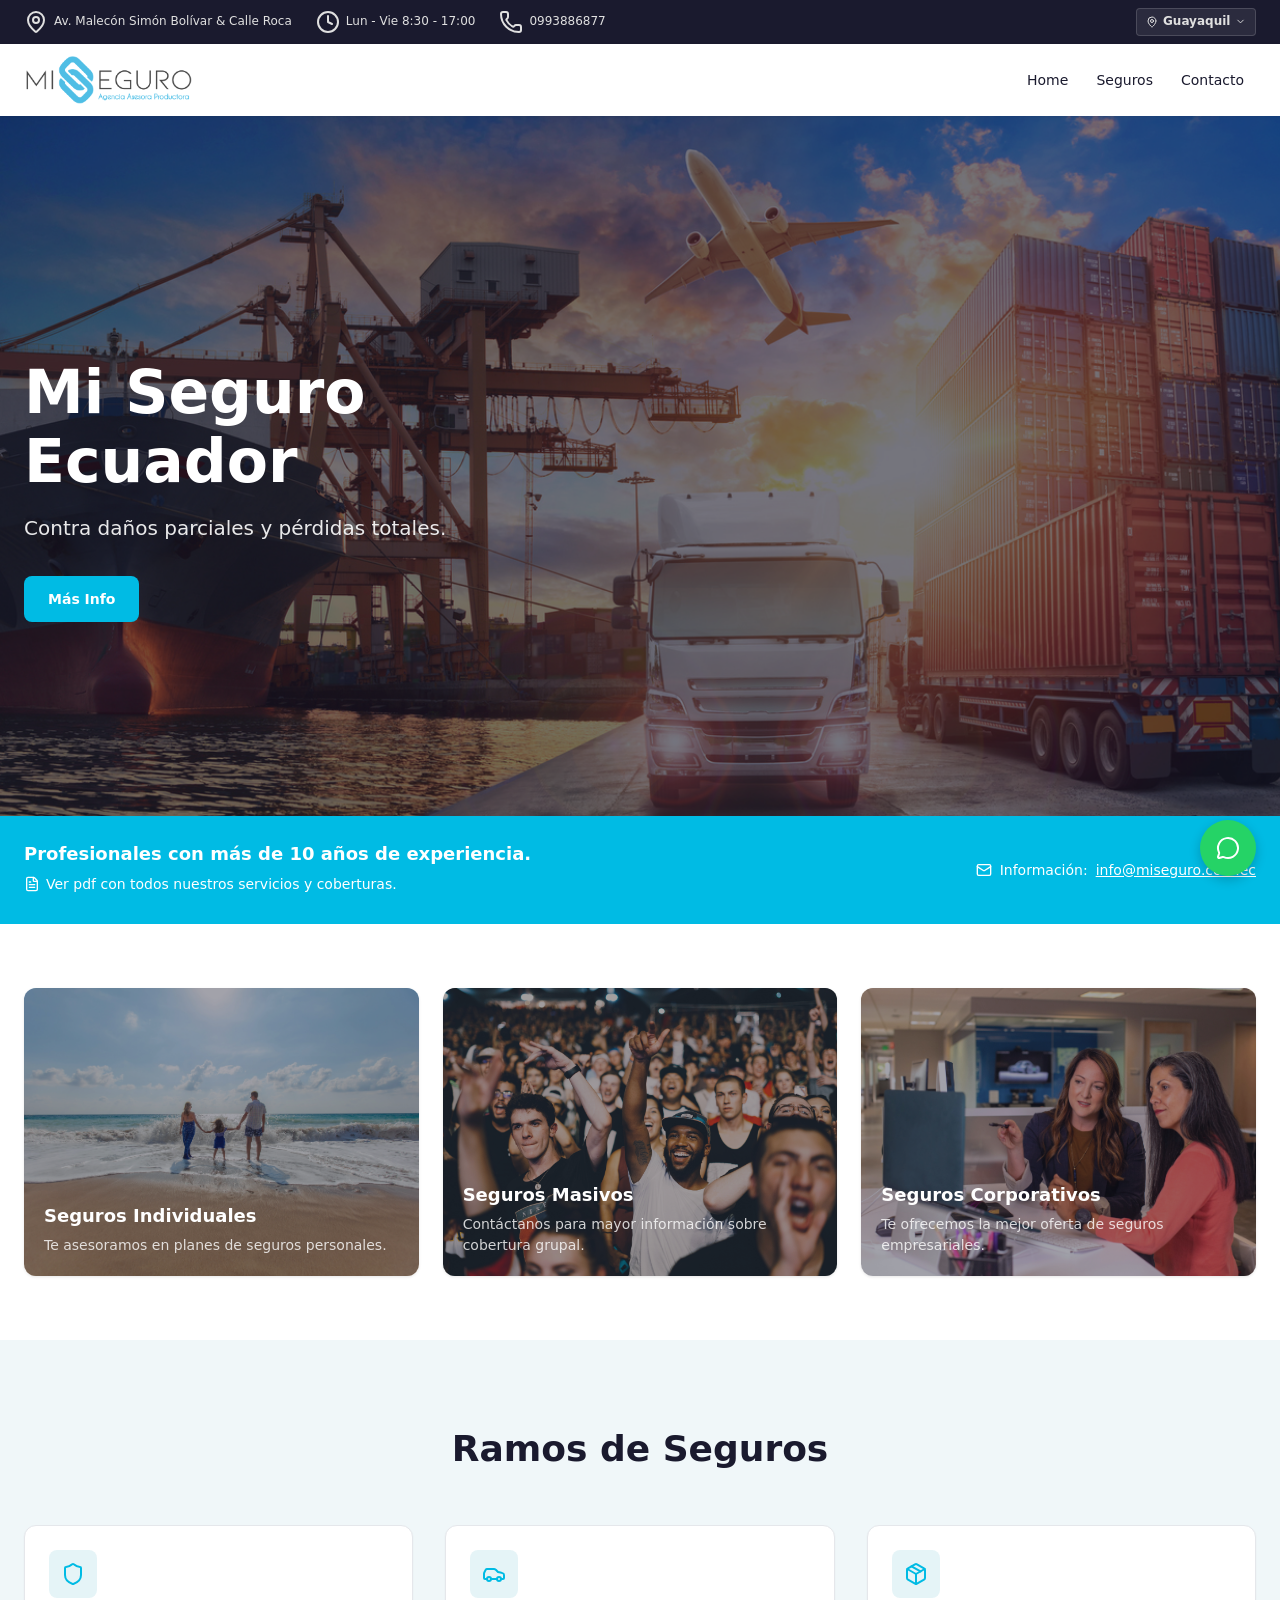
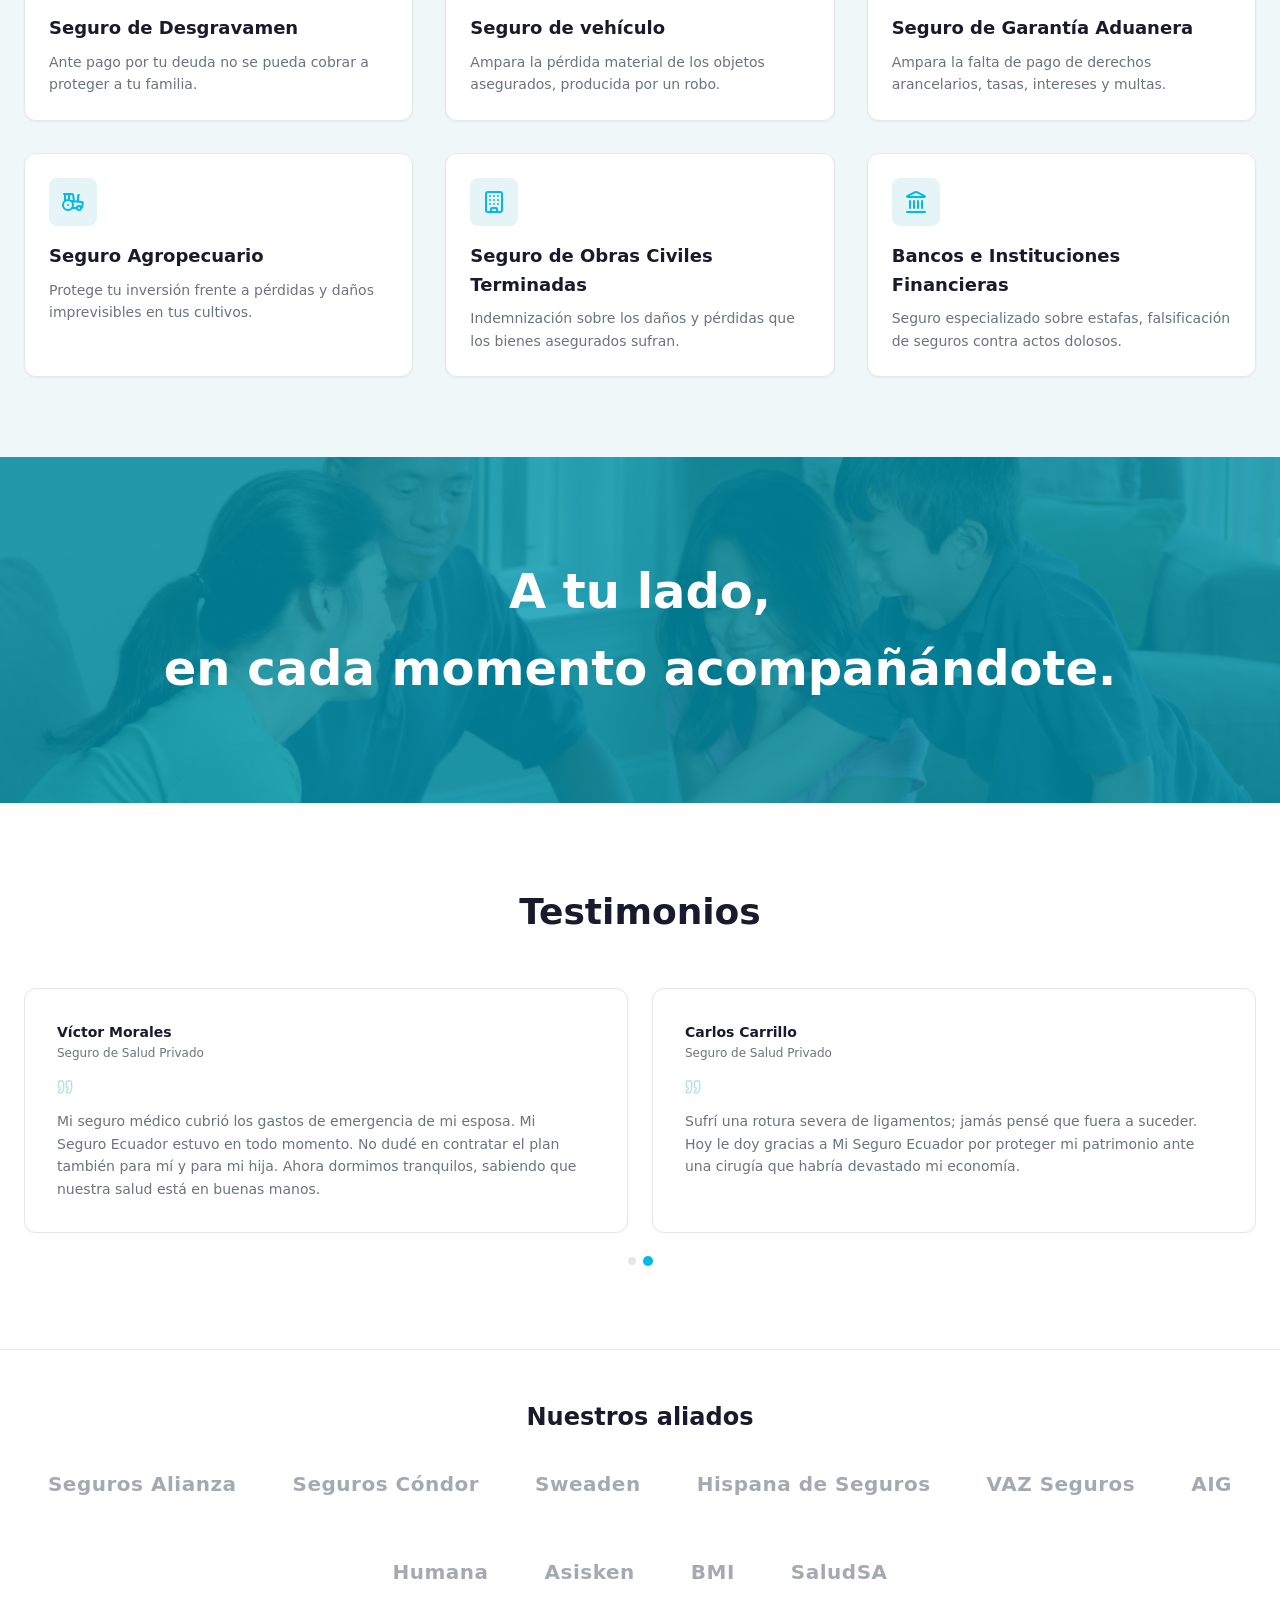
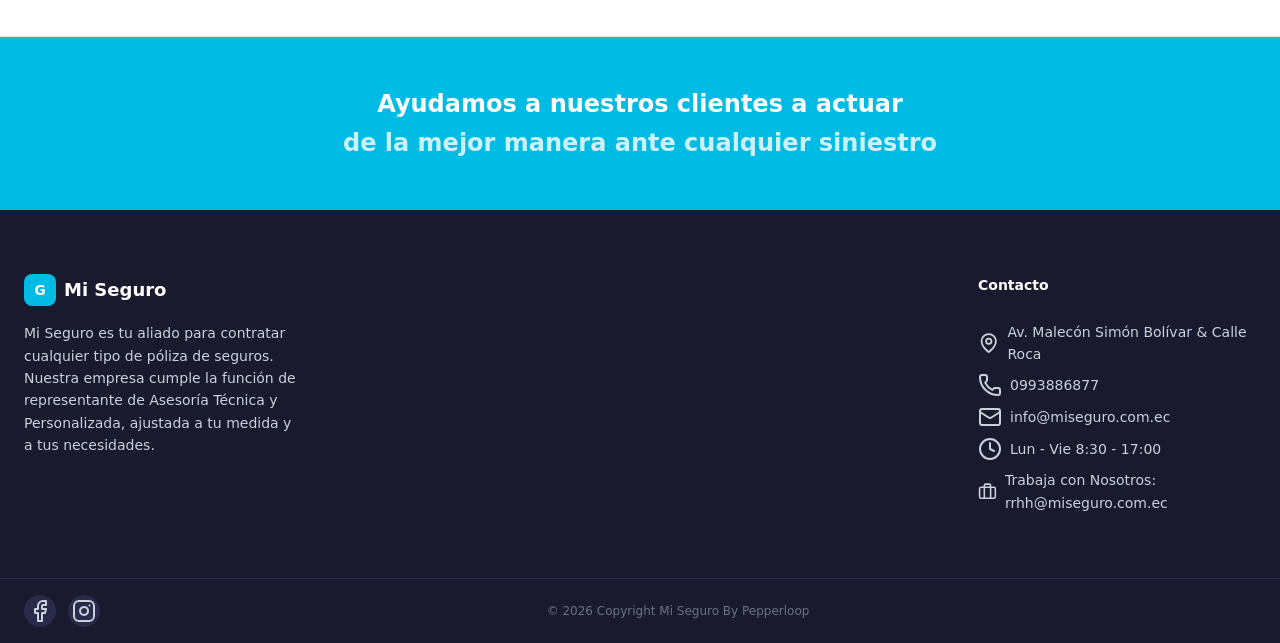
==== index.html @ 958841e9 "Add html" ====
<!DOCTYPE html>
<!-- saved from url=(0030)http://127.0.0.1:8000/#seguros -->
<html lang="es" style="--header-height: 116px;"><head><meta http-equiv="Content-Type" content="text/html; charset=UTF-8">
  <link rel="icon" type="image/png" href="http://127.0.0.1:8000/static/img/favicon.png">
  
  <meta name="viewport" content="width=device-width, initial-scale=1.0">
  <meta name="theme-color" content="#0097B2">
  <meta name="description" content="Asesores de seguros en Ecuador. Seguros individuales, corporativos y masivos.">
  <title>Inicio | Mi Seguro
EC</title>

  <!-- Google Fonts -->
  <link rel="preconnect" href="https://fonts.googleapis.com/">
  <link rel="preconnect" href="https://fonts.gstatic.com/" crossorigin="">
  <link href="./index_files/css2" rel="stylesheet">

  <!-- Lucide Icons CDN -->
  <script src="./index_files/lucide@latest"></script>

  <link rel="stylesheet" href="./index_files/style.css">

  
</head>
<body>

  
<!-- ============================================
     NAVBAR (partials/navbar.html)
     ============================================ -->
<header class="site-header">

  <!-- Top Bar -->
  <div class="topbar">
    <div class="container">
      <div class="topbar-group">
        <!-- Address & hours (swappable) -->
        <span class="topbar-item" id="topbarAddress">
          <svg xmlns="http://www.w3.org/2000/svg" width="24" height="24" viewBox="0 0 24 24" fill="none" stroke="currentColor" stroke-width="2" stroke-linecap="round" stroke-linejoin="round" data-lucide="map-pin" aria-hidden="true" class="lucide lucide-map-pin"><path d="M20 10c0 4.993-5.539 10.193-7.399 11.799a1 1 0 0 1-1.202 0C9.539 20.193 4 14.993 4 10a8 8 0 0 1 16 0"></path><circle cx="12" cy="10" r="3"></circle></svg>
          <span>Av. Malecón Simón Bolívar &amp; Calle Roca</span>
        </span>
        <span class="topbar-item" id="topbarHours">
          <svg xmlns="http://www.w3.org/2000/svg" width="24" height="24" viewBox="0 0 24 24" fill="none" stroke="currentColor" stroke-width="2" stroke-linecap="round" stroke-linejoin="round" data-lucide="clock" aria-hidden="true" class="lucide lucide-clock"><circle cx="12" cy="12" r="10"></circle><path d="M12 6v6l4 2"></path></svg>
          <span>Lun - Vie 8:30 - 17:00</span>
        </span>
        <span class="topbar-item" id="topbarPhone">
          <svg xmlns="http://www.w3.org/2000/svg" width="24" height="24" viewBox="0 0 24 24" fill="none" stroke="currentColor" stroke-width="2" stroke-linecap="round" stroke-linejoin="round" data-lucide="phone" aria-hidden="true" class="lucide lucide-phone"><path d="M13.832 16.568a1 1 0 0 0 1.213-.303l.355-.465A2 2 0 0 1 17 15h3a2 2 0 0 1 2 2v3a2 2 0 0 1-2 2A18 18 0 0 1 2 4a2 2 0 0 1 2-2h3a2 2 0 0 1 2 2v3a2 2 0 0 1-.8 1.6l-.468.351a1 1 0 0 0-.292 1.233 14 14 0 0 0 6.392 6.384"></path></svg>
          <a href="tel:0993886877"><span>0993886877</span></a>
        </span>
      </div>
      <div class="topbar-group">
        
        <!-- City selector dropdown -->
        <div class="topbar-city-dropdown" id="cityDropdown">
          <button class="topbar-city-btn" id="cityDropdownBtn" aria-haspopup="listbox" aria-expanded="false">
            <svg xmlns="http://www.w3.org/2000/svg" width="24" height="24" viewBox="0 0 24 24" fill="none" stroke="currentColor" stroke-width="2" stroke-linecap="round" stroke-linejoin="round" data-lucide="map-pin" aria-hidden="true" style="width:12px;height:12px" class="lucide lucide-map-pin"><path d="M20 10c0 4.993-5.539 10.193-7.399 11.799a1 1 0 0 1-1.202 0C9.539 20.193 4 14.993 4 10a8 8 0 0 1 16 0"></path><circle cx="12" cy="10" r="3"></circle></svg>
            <span id="cityDropdownLabel">Guayaquil</span>
            <svg xmlns="http://www.w3.org/2000/svg" width="24" height="24" viewBox="0 0 24 24" fill="none" stroke="currentColor" stroke-width="2" stroke-linecap="round" stroke-linejoin="round" data-lucide="chevron-down" aria-hidden="true" class="lucide lucide-chevron-down topbar-chevron" style="width:11px;height:11px"><path d="m6 9 6 6 6-6"></path></svg>
          </button>
          <ul class="topbar-city-menu" role="listbox" id="cityDropdownMenu">
            <li role="option" class="topbar-city-option active" data-city="guayaquil">Guayaquil</li>
            <li role="option" class="topbar-city-option" data-city="manabi">Manabí</li>
          </ul>
        </div>
      </div>
    </div>
  </div>

  <script>
    (function () {
      var cityData = {
        guayaquil: {
          address: 'Av. Malecón Simón Bolívar & Calle Roca',
          hours:   'Lun - Vie 8:30 - 17:00',
          phone:   '0993886877',
        },
        manabi: {
          address: 'Av. Marcos Aray & Principal',
          hours:   'Lun - Vie 8:30 - 17:00',
          phone:   '0993886877',
        },
      };

      var btn   = document.getElementById('cityDropdownBtn');
      var menu  = document.getElementById('cityDropdownMenu');
      var label = document.getElementById('cityDropdownLabel');

      function setCity(city) {
        var d = cityData[city];
        document.querySelector('#topbarAddress span').textContent = d.address;
        document.querySelector('#topbarHours span').textContent   = d.hours;
        document.querySelector('#topbarPhone span').textContent   = d.phone;
        label.textContent = city.charAt(0).toUpperCase() + city.slice(1);
        menu.querySelectorAll('.topbar-city-option').forEach(function (el) {
          el.classList.toggle('active', el.dataset.city === city);
        });
        closeMenu();
      }

      function openMenu()  { btn.setAttribute('aria-expanded', 'true');  menu.classList.add('open'); }
      function closeMenu() { btn.setAttribute('aria-expanded', 'false'); menu.classList.remove('open'); }

      btn.addEventListener('click', function (e) {
        e.stopPropagation();
        menu.classList.contains('open') ? closeMenu() : openMenu();
      });

      menu.querySelectorAll('.topbar-city-option').forEach(function (el) {
        el.addEventListener('click', function () { setCity(el.dataset.city); });
      });

      document.addEventListener('click', closeMenu);
      document.addEventListener('keydown', function (e) { if (e.key === 'Escape') closeMenu(); });
    })();
  </script>

  <!-- Main Navbar -->
  <nav class="navbar">
    <div class="container">

      <!-- Logo -->
      <a href="http://127.0.0.1:8000/" class="logo">
        <img src="./index_files/logo.png" alt="Mi Seguro">
      </a>

      <!-- Desktop Links -->
      <ul class="nav-links">
        <li><a href="http://127.0.0.1:8000/#home">Home</a></li>
        <li><a href="http://127.0.0.1:8000/#seguros">Seguros</a></li>
        <li><a href="http://127.0.0.1:8000/#contacto">Contacto</a></li>
      </ul>


      <!-- Mobile Toggle -->
      <button id="mobile-toggle" class="mobile-toggle" aria-label="Abrir menu">
        <svg xmlns="http://www.w3.org/2000/svg" width="24" height="24" viewBox="0 0 24 24" fill="none" stroke="currentColor" stroke-width="2" stroke-linecap="round" stroke-linejoin="round" data-lucide="menu" aria-hidden="true" id="menu-icon-open" style="width:24px;height:24px" class="lucide lucide-menu"><path d="M4 5h16"></path><path d="M4 12h16"></path><path d="M4 19h16"></path></svg>
        <svg xmlns="http://www.w3.org/2000/svg" width="24" height="24" viewBox="0 0 24 24" fill="none" stroke="currentColor" stroke-width="2" stroke-linecap="round" stroke-linejoin="round" data-lucide="x" aria-hidden="true" id="menu-icon-close" style="width:24px;height:24px;display:none" class="lucide lucide-x"><path d="M18 6 6 18"></path><path d="m6 6 12 12"></path></svg>
      </button>
    </div>

    <!-- Mobile Menu -->
    <div id="mobile-menu" class="mobile-menu">
      <ul>
        <li><a href="http://127.0.0.1:8000/#home">Home</a></li>
        <li><a href="http://127.0.0.1:8000/#seguros">Seguros</a></li>
        <li><a href="http://127.0.0.1:8000/#contacto">Contacto</a></li>
      </ul>
      <!--  FOOTER MOBILE MENU INFO
      <div class="mobile-menu-info">
        <span><i data-lucide="map-pin" style="width:12px;height:12px"></i> Av. Malecón Simón Bolívar & Calle Roca</span>
        <span><i data-lucide="phone" style="width:12px;height:12px"></i>0993886877</span>
      </div>
       -->
    </div>
  </nav>
</header>


  <main>
    

<!-- ============================================
     HERO SECTION
     ============================================ -->
<section id="home" class="hero">
  <div class="hero-bg">
    <img src="./index_files/hero.jpg" alt="Familia protegida por seguros Mi Seguro">
    <div class="hero-overlay"></div>
  </div>
  <div class="container">
    <div class="hero-content">
      <h1 class="text-balance">Mi Seguro<br>Ecuador</h1>
      <p>Contra daños parciales y pérdidas totales.</p>
      <div class="hero-buttons">
        <a href="http://127.0.0.1:8000/#seguros" class="btn btn-primary">Más Info</a>
        
      </div>
    </div>
  </div>
</section>

<!-- ============================================
     PRIVACY BANNER
     ============================================ -->
<section class="privacy-banner">
  <div class="container">
    <div class="privacy-left">
      <div>
        <h3>Profesionales con más de 10 años de experiencia.</h3>
        <a href="http://127.0.0.1:8000/#">
          <svg xmlns="http://www.w3.org/2000/svg" width="24" height="24" viewBox="0 0 24 24" fill="none" stroke="currentColor" stroke-width="2" stroke-linecap="round" stroke-linejoin="round" data-lucide="file-text" aria-hidden="true" style="width: 16px; height: 16px" class="lucide lucide-file-text"><path d="M6 22a2 2 0 0 1-2-2V4a2 2 0 0 1 2-2h8a2.4 2.4 0 0 1 1.704.706l3.588 3.588A2.4 2.4 0 0 1 20 8v12a2 2 0 0 1-2 2z"></path><path d="M14 2v5a1 1 0 0 0 1 1h5"></path><path d="M10 9H8"></path><path d="M16 13H8"></path><path d="M16 17H8"></path></svg>
          Ver pdf con todos nuestros servicios y coberturas.
        </a>
      </div>
    </div>
    <div class="privacy-right">
      <svg xmlns="http://www.w3.org/2000/svg" width="24" height="24" viewBox="0 0 24 24" fill="none" stroke="currentColor" stroke-width="2" stroke-linecap="round" stroke-linejoin="round" data-lucide="mail" aria-hidden="true" style="width: 16px; height: 16px" class="lucide lucide-mail"><path d="m22 7-8.991 5.727a2 2 0 0 1-2.009 0L2 7"></path><rect x="2" y="4" width="20" height="16" rx="2"></rect></svg>
      <span>Información:</span>
      <a href="http://127.0.0.1:8000/#" onclick="
          navigator.clipboard.writeText(&#39;info@miseguro.com.ec&#39;);
          this.textContent = &#39;Se copio el correo a tu portapapeles&#39;;
          setTimeout(() =&gt; (this.textContent = &#39;info@miseguro.com.ec&#39;), 2000);
          return false;
        ">info@miseguro.com.ec</a>
    </div>
  </div>
</section>

<!-- ============================================
     INSURANCE CATEGORIES
     ============================================ -->
<section class="categories">
  <div class="container">
    <div class="categories-grid">
      <a href="http://127.0.0.1:8000/#seguros" class="category-card">
        <div class="category-card-img">
          <img src="./index_files/family.jpg" alt="Seguros Individuales">
          <div class="category-card-overlay"></div>
        </div>
        <div class="category-card-content">
          <h3>Seguros Individuales</h3>
          <p>Te asesoramos en planes de seguros personales.</p>
        </div>
      </a>
      <a href="http://127.0.0.1:8000/#seguros" class="category-card">
        <div class="category-card-img">
          <img src="./index_files/massive.jpg" alt="Seguros Masivos">
          <div class="category-card-overlay"></div>
        </div>
        <div class="category-card-content">
          <h3>Seguros Masivos</h3>
          <p>
            Contáctanos para mayor información sobre cobertura
            grupal.
          </p>
        </div>
      </a>
      <a href="http://127.0.0.1:8000/#seguros" class="category-card">
        <div class="category-card-img">
          <img src="./index_files/corporative.jpg" alt="Seguros Corporativos">
          <div class="category-card-overlay"></div>
        </div>
        <div class="category-card-content">
          <h3>Seguros Corporativos</h3>
          <p>Te ofrecemos la mejor oferta de seguros empresariales.</p>
        </div>
      </a>
    </div>
  </div>
</section>

<!-- ============================================
     RAMOS DE SEGUROS
     ============================================ -->
<section id="seguros" class="ramos">
  <div class="container">
    <h2 class="text-balance">Ramos de Seguros</h2>
    <div class="ramos-grid">
      <div class="ramo-card">
        <div class="ramo-icon"><svg xmlns="http://www.w3.org/2000/svg" width="24" height="24" viewBox="0 0 24 24" fill="none" stroke="currentColor" stroke-width="2" stroke-linecap="round" stroke-linejoin="round" data-lucide="shield" aria-hidden="true" class="lucide lucide-shield"><path d="M20 13c0 5-3.5 7.5-7.66 8.95a1 1 0 0 1-.67-.01C7.5 20.5 4 18 4 13V6a1 1 0 0 1 1-1c2 0 4.5-1.2 6.24-2.72a1.17 1.17 0 0 1 1.52 0C14.51 3.81 17 5 19 5a1 1 0 0 1 1 1z"></path></svg></div>
        <h3>Seguro de Desgravamen</h3>
        <p>
          Ante pago por tu deuda no se pueda cobrar a proteger a tu familia.
        </p>
      </div>
      <div class="ramo-card">
        <div class="ramo-icon"><svg xmlns="http://www.w3.org/2000/svg" width="24" height="24" viewBox="0 0 24 24" fill="none" stroke="currentColor" stroke-width="2" stroke-linecap="round" stroke-linejoin="round" data-lucide="car" aria-hidden="true" class="lucide lucide-car"><path d="M19 17h2c.6 0 1-.4 1-1v-3c0-.9-.7-1.7-1.5-1.9C18.7 10.6 16 10 16 10s-1.3-1.4-2.2-2.3c-.5-.4-1.1-.7-1.8-.7H5c-.6 0-1.1.4-1.4.9l-1.4 2.9A3.7 3.7 0 0 0 2 12v4c0 .6.4 1 1 1h2"></path><circle cx="7" cy="17" r="2"></circle><path d="M9 17h6"></path><circle cx="17" cy="17" r="2"></circle></svg></div>
        <h3>Seguro de vehículo</h3>
        <p>
          Ampara la pérdida material de los objetos asegurados, producida
          por un robo.
        </p>
      </div>
      <div class="ramo-card">
        <div class="ramo-icon"><svg xmlns="http://www.w3.org/2000/svg" width="24" height="24" viewBox="0 0 24 24" fill="none" stroke="currentColor" stroke-width="2" stroke-linecap="round" stroke-linejoin="round" data-lucide="package" aria-hidden="true" class="lucide lucide-package"><path d="M11 21.73a2 2 0 0 0 2 0l7-4A2 2 0 0 0 21 16V8a2 2 0 0 0-1-1.73l-7-4a2 2 0 0 0-2 0l-7 4A2 2 0 0 0 3 8v8a2 2 0 0 0 1 1.73z"></path><path d="M12 22V12"></path><polyline points="3.29 7 12 12 20.71 7"></polyline><path d="m7.5 4.27 9 5.15"></path></svg></div>
        <h3>Seguro de Garantía Aduanera</h3>
        <p>
          Ampara la falta de pago de derechos arancelarios, tasas, intereses y
          multas.
        </p>
      </div>
      <div class="ramo-card">
        <div class="ramo-icon"><svg xmlns="http://www.w3.org/2000/svg" width="24" height="24" viewBox="0 0 24 24" fill="none" stroke="currentColor" stroke-width="2" stroke-linecap="round" stroke-linejoin="round" data-lucide="tractor" aria-hidden="true" class="lucide lucide-tractor"><path d="m10 11 11 .9a1 1 0 0 1 .8 1.1l-.665 4.158a1 1 0 0 1-.988.842H20"></path><path d="M16 18h-5"></path><path d="M18 5a1 1 0 0 0-1 1v5.573"></path><path d="M3 4h8.129a1 1 0 0 1 .99.863L13 11.246"></path><path d="M4 11V4"></path><path d="M7 15h.01"></path><path d="M8 10.1V4"></path><circle cx="18" cy="18" r="2"></circle><circle cx="7" cy="15" r="5"></circle></svg></div>
        <h3>Seguro Agropecuario</h3>
        <p>
          Protege tu inversión frente a pérdidas y daños
          imprevisibles en tus cultivos.
        </p>
      </div>
      <div class="ramo-card">
        <div class="ramo-icon"><svg xmlns="http://www.w3.org/2000/svg" width="24" height="24" viewBox="0 0 24 24" fill="none" stroke="currentColor" stroke-width="2" stroke-linecap="round" stroke-linejoin="round" data-lucide="building" aria-hidden="true" class="lucide lucide-building"><path d="M12 10h.01"></path><path d="M12 14h.01"></path><path d="M12 6h.01"></path><path d="M16 10h.01"></path><path d="M16 14h.01"></path><path d="M16 6h.01"></path><path d="M8 10h.01"></path><path d="M8 14h.01"></path><path d="M8 6h.01"></path><path d="M9 22v-3a1 1 0 0 1 1-1h4a1 1 0 0 1 1 1v3"></path><rect x="4" y="2" width="16" height="20" rx="2"></rect></svg></div>
        <h3>Seguro de Obras Civiles Terminadas</h3>
        <p>
          Indemnización sobre los daños y pérdidas que los
          bienes asegurados sufran.
        </p>
      </div>
      <div class="ramo-card">
        <div class="ramo-icon"><svg xmlns="http://www.w3.org/2000/svg" width="24" height="24" viewBox="0 0 24 24" fill="none" stroke="currentColor" stroke-width="2" stroke-linecap="round" stroke-linejoin="round" data-lucide="landmark" aria-hidden="true" class="lucide lucide-landmark"><path d="M10 18v-7"></path><path d="M11.12 2.198a2 2 0 0 1 1.76.006l7.866 3.847c.476.233.31.949-.22.949H3.474c-.53 0-.695-.716-.22-.949z"></path><path d="M14 18v-7"></path><path d="M18 18v-7"></path><path d="M3 22h18"></path><path d="M6 18v-7"></path></svg></div>
        <h3>Bancos e Instituciones Financieras</h3>
        <p>
          Seguro especializado sobre estafas, falsificación de seguros
          contra actos dolosos.
        </p>
      </div>
    </div>
  </div>
</section>

<!-- ============================================
     A TU LADO BANNER
     ============================================ -->
<section class="a-tu-lado">
  <div class="a-tu-lado-bg">
    <img src="./index_files/hero-2.jpg" alt="Familia feliz - Mi Seguro siempre a tu lado">
    <div class="a-tu-lado-overlay"></div>
  </div>
  <div class="container">
    <div class="a-tu-lado-content">
      <h2 class="text-balance">
        A tu lado,<br>en cada momento acompañándote.
      </h2>
    </div>
  </div>
</section>

<!-- ============================================
     TESTIMONIALS
     ============================================ -->
<section class="testimonials">
  <div class="container">
    <h2 class="text-balance">Testimonios</h2>
    <div class="testimonials-carousel">
      <div class="testimonials-viewport">
        <div class="testimonials-track" style="transform: translate3d(0px, 0px, 0px);">
          <!-- testimonial 1 -->
          <div class="testimonial-card">
            <div class="testimonial-header">
              
              <div>
                <div class="testimonial-name">Giancarlo Zunino</div>
                <div class="testimonial-role">Gerente General</div>
                <div class="testimonial-role">Investcamp</div>
              </div>
            </div>
            <div class="testimonial-quote">
              <svg class="quote-icon" viewBox="0 0 24 24">
                <path d="M3 21c3 0 7-1 7-8V5c0-1.25-.756-2.017-2-2H4c-1.25 0-2 .75-2 1.972V11c0 1.25.75 2 2 2 1 0 1 0 1 1v1c0 1-1 2-2 2s-1 .008-1 1.031V20c0 1 0 1 1 1z"></path>
                <path d="M15 21c3 0 7-1 7-8V5c0-1.25-.757-2.017-2-2h-4c-1.25 0-2 .75-2 1.972V11c0 1.25.75 2 2 2h.75c0 2.25.25 4-2.75 4v3c0 1 0 1 1 1z"></path>
              </svg>
              <p>
                Nuestro aliado en todo momento. Nuestros seguros empresariales
                están definitivamente en buenas manos.
              </p>
            </div>
          </div>
          <!-- testimonial 2 -->
          <div class="testimonial-card">
            <div class="testimonial-header">
              <div>
                <div class="testimonial-name">Magdalena Murillo</div>
                <div class="testimonial-role">Directora ejecutiva</div>
                <div class="testimonial-role">M&amp;M Audvisory Partners</div>
              </div>
            </div>
            <div class="testimonial-quote">
              <svg class="quote-icon" viewBox="0 0 24 24">
                <path d="M3 21c3 0 7-1 7-8V5c0-1.25-.756-2.017-2-2H4c-1.25 0-2 .75-2 1.972V11c0 1.25.75 2 2 2 1 0 1 0 1 1v1c0 1-1 2-2 2s-1 .008-1 1.031V20c0 1 0 1 1 1z"></path>
                <path d="M15 21c3 0 7-1 7-8V5c0-1.25-.757-2.017-2-2h-4c-1.25 0-2 .75-2 1.972V11c0 1.25.75 2 2 2h.75c0 2.25.25 4-2.75 4v3c0 1 0 1 1 1z"></path>
              </svg>
              <p>Excelente soporte comercial y de servicio al cliente.</p>
            </div>
          </div>
          <!-- testimonial 3 -->
          <div class="testimonial-card">
            <div class="testimonial-header">
              <div>
                <div class="testimonial-name">Víctor Morales</div>
                <div class="testimonial-role">Seguro de Salud Privado</div>
              </div>
            </div>
            <div class="testimonial-quote">
              <svg class="quote-icon" viewBox="0 0 24 24">
                <path d="M3 21c3 0 7-1 7-8V5c0-1.25-.756-2.017-2-2H4c-1.25 0-2 .75-2 1.972V11c0 1.25.75 2 2 2 1 0 1 0 1 1v1c0 1-1 2-2 2s-1 .008-1 1.031V20c0 1 0 1 1 1z"></path>
                <path d="M15 21c3 0 7-1 7-8V5c0-1.25-.757-2.017-2-2h-4c-1.25 0-2 .75-2 1.972V11c0 1.25.75 2 2 2h.75c0 2.25.25 4-2.75 4v3c0 1 0 1 1 1z"></path>
              </svg>
              <p>Mi seguro médico cubrió los gastos de emergencia de mi esposa. Mi Seguro Ecuador estuvo en todo momento. No dudé en contratar el plan también para mí y para mi hija. Ahora dormimos tranquilos, sabiendo que nuestra salud está en buenas manos.</p>
            </div>
          </div>
          <!-- testimonial 4 -->
          <div class="testimonial-card">
            <div class="testimonial-header">
              <div>
                <div class="testimonial-name">Carlos Carrillo</div>
                <div class="testimonial-role">Seguro de Salud Privado</div>
              </div>
            </div>
            <div class="testimonial-quote">
              <svg class="quote-icon" viewBox="0 0 24 24">
                <path d="M3 21c3 0 7-1 7-8V5c0-1.25-.756-2.017-2-2H4c-1.25 0-2 .75-2 1.972V11c0 1.25.75 2 2 2 1 0 1 0 1 1v1c0 1-1 2-2 2s-1 .008-1 1.031V20c0 1 0 1 1 1z"></path>
                <path d="M15 21c3 0 7-1 7-8V5c0-1.25-.757-2.017-2-2h-4c-1.25 0-2 .75-2 1.972V11c0 1.25.75 2 2 2h.75c0 2.25.25 4-2.75 4v3c0 1 0 1 1 1z"></path>
              </svg>
              <p>Sufrí una rotura severa de ligamentos; jamás pensé que fuera a suceder. Hoy le doy gracias a Mi Seguro Ecuador por proteger mi patrimonio ante una cirugía que habría devastado mi economía.</p>
            </div>
          </div>

        </div>
      </div>

      <div class="testimonials-dots" aria-hidden="true"><span class="testimonials-dot active" data-index="0" aria-label="Página 1 de 2"></span><span class="testimonials-dot" data-index="1" aria-label="Página 2 de 2"></span></div>
    </div>
  </div>
</section>

<!-- ============================================
     PARTNERS
     ============================================ -->
<section class="partners">
  <div class="container">
    <h2 class="partners-title">Nuestros aliados</h2>
    <div class="partners-row">
      <span class="partner-name">Seguros Alianza</span>
      <span class="partner-name">Seguros Cóndor</span>
      <span class="partner-name">Sweaden</span>
      <span class="partner-name">Hispana de Seguros</span>
      <span class="partner-name">VAZ Seguros</span>
      <span class="partner-name">AIG</span>
      <span class="partner-name">Humana</span>
      <span class="partner-name">Asisken</span>
      <span class="partner-name">BMI</span>
      <span class="partner-name">SaludSA</span>
    </div>
  </div>
</section>

<!-- ============================================
     CTA BANNER
     ============================================ -->
<section class="cta-banner">
  <div class="container">
    <h2>
      Ayudamos a nuestros clientes a actuar<br>
      <span class="subtitle">de la mejor manera ante cualquier siniestro</span>
    </h2>
  </div>
</section>

<!-- ============================================
     NEWS / NOTICIAS
     ============================================ -->
 
  </main>

  
<!-- ============================================
     FOOTER (partials/footer.html)
     ============================================ -->
<footer id="contacto" class="site-footer">
  <div class="footer-main">
    <div class="container">
      <div class="footer-grid">

        <!-- Column 1: About -->
        <div class="footer-col footer-about">
          <a href="http://127.0.0.1:8000/" class="logo" style="margin-bottom:1rem;display:inline-flex">
            <div class="logo-icon" style="width:2rem;height:2rem;font-size:0.875rem">G</div>
            <span style="color:#fff;font-family:var(--font-heading);font-weight:700;font-size:1.125rem">Mi Seguro</span>
          </a>
          <p>
            Mi Seguro es tu aliado para contratar cualquier tipo de póliza de seguros.
            Nuestra empresa cumple la función de representante de Asesoría Técnica y Personalizada,
            ajustada a tu medida y a tus necesidades.
          </p>
        </div>

        <!-- Column 2: Recent Posts -->
        <div class="footer-col">
          
        </div>

        <!-- Column 3: Extra Links -->
        <div class="footer-col">
          
        </div>

        <!-- Column 4: Search & Contact -->
        <div class="footer-col">
          <h4>Contacto</h4>
          <div class="footer-contact">
            <span class="footer-contact-item">
              <svg xmlns="http://www.w3.org/2000/svg" width="24" height="24" viewBox="0 0 24 24" fill="none" stroke="currentColor" stroke-width="2" stroke-linecap="round" stroke-linejoin="round" data-lucide="map-pin" aria-hidden="true" class="lucide lucide-map-pin"><path d="M20 10c0 4.993-5.539 10.193-7.399 11.799a1 1 0 0 1-1.202 0C9.539 20.193 4 14.993 4 10a8 8 0 0 1 16 0"></path><circle cx="12" cy="10" r="3"></circle></svg>
              Av. Malecón Simón Bolívar &amp; Calle Roca
            </span>
            <span class="footer-contact-item">
              <svg xmlns="http://www.w3.org/2000/svg" width="24" height="24" viewBox="0 0 24 24" fill="none" stroke="currentColor" stroke-width="2" stroke-linecap="round" stroke-linejoin="round" data-lucide="phone" aria-hidden="true" class="lucide lucide-phone"><path d="M13.832 16.568a1 1 0 0 0 1.213-.303l.355-.465A2 2 0 0 1 17 15h3a2 2 0 0 1 2 2v3a2 2 0 0 1-2 2A18 18 0 0 1 2 4a2 2 0 0 1 2-2h3a2 2 0 0 1 2 2v3a2 2 0 0 1-.8 1.6l-.468.351a1 1 0 0 0-.292 1.233 14 14 0 0 0 6.392 6.384"></path></svg>
              0993886877
            </span>
            <span class="footer-contact-item">
              <svg xmlns="http://www.w3.org/2000/svg" width="24" height="24" viewBox="0 0 24 24" fill="none" stroke="currentColor" stroke-width="2" stroke-linecap="round" stroke-linejoin="round" data-lucide="mail" aria-hidden="true" class="lucide lucide-mail"><path d="m22 7-8.991 5.727a2 2 0 0 1-2.009 0L2 7"></path><rect x="2" y="4" width="20" height="16" rx="2"></rect></svg>
              info@miseguro.com.ec
            </span>
            <span class="footer-contact-item">
              <svg xmlns="http://www.w3.org/2000/svg" width="24" height="24" viewBox="0 0 24 24" fill="none" stroke="currentColor" stroke-width="2" stroke-linecap="round" stroke-linejoin="round" data-lucide="clock" aria-hidden="true" class="lucide lucide-clock"><circle cx="12" cy="12" r="10"></circle><path d="M12 6v6l4 2"></path></svg>
              Lun - Vie 8:30 - 17:00
            </span>
            <span class="footer-contact-item">
              <svg xmlns="http://www.w3.org/2000/svg" width="24" height="24" viewBox="0 0 24 24" fill="none" stroke="currentColor" stroke-width="2" stroke-linecap="round" stroke-linejoin="round" data-lucide="briefcase" aria-hidden="true" class="lucide lucide-briefcase"><path d="M16 20V4a2 2 0 0 0-2-2h-4a2 2 0 0 0-2 2v16"></path><rect width="20" height="14" x="2" y="6" rx="2"></rect></svg>
              Trabaja con Nosotros: rrhh@miseguro.com.ec
            </span>
      
          </div>
        </div>
      </div>
    </div>
  </div>

  <!-- Bottom Bar -->
  <div class="footer-bottom">
    <div class="container">
      <div class="social-links" style="margin-top:0">
        <a href="https://www.facebook.com/p/Mi-Seguro-Ecuador-100063721834956/" class="social-link" aria-label="Facebook"><svg xmlns="http://www.w3.org/2000/svg" width="24" height="24" viewBox="0 0 24 24" fill="none" stroke="currentColor" stroke-width="2" stroke-linecap="round" stroke-linejoin="round" data-lucide="facebook" aria-hidden="true" class="lucide lucide-facebook"><path d="M18 2h-3a5 5 0 0 0-5 5v3H7v4h3v8h4v-8h3l1-4h-4V7a1 1 0 0 1 1-1h3z"></path></svg></a>
        
        
        <a href="https://www.instagram.com/miseguroecu" class="social-link" aria-label="Instagram"><svg xmlns="http://www.w3.org/2000/svg" width="24" height="24" viewBox="0 0 24 24" fill="none" stroke="currentColor" stroke-width="2" stroke-linecap="round" stroke-linejoin="round" data-lucide="instagram" aria-hidden="true" class="lucide lucide-instagram"><rect width="20" height="20" x="2" y="2" rx="5" ry="5"></rect><path d="M16 11.37A4 4 0 1 1 12.63 8 4 4 0 0 1 16 11.37z"></path><line x1="17.5" x2="17.51" y1="6.5" y2="6.5"></line></svg></a>
        
      </div>
      <p>© <span id="footer-year">2026</span><script>document.getElementById('footer-year').textContent=new Date().getFullYear()</script> Copyright Mi Seguro By Pepperloop</p>
      <p></p>
    </div>
  </div>
</footer>

  <!-- ============================================
     WHATSAPP BUTTON (partials/whatsapp.html)
     ============================================ -->
<a href="https://wa.me/593993886877" target="_blank" rel="noopener noreferrer" class="whatsapp-btn" aria-label="Contactar por WhatsApp">
  <svg xmlns="http://www.w3.org/2000/svg" width="24" height="24" viewBox="0 0 24 24" fill="none" stroke="currentColor" stroke-width="2" stroke-linecap="round" stroke-linejoin="round" data-lucide="message-circle" aria-hidden="true" class="lucide lucide-message-circle"><path d="M2.992 16.342a2 2 0 0 1 .094 1.167l-1.065 3.29a1 1 0 0 0 1.236 1.168l3.413-.998a2 2 0 0 1 1.099.092 10 10 0 1 0-4.777-4.719"></path></svg>
</a>


  <!-- Initialize Lucide Icons -->
  <script>
    lucide.createIcons();
  </script>

  <!-- Sync main padding-top with actual fixed header height -->
  <script>
    (function () {
      function updateHeaderOffset() {
        var h = document.querySelector('.site-header');
        if (h) {
          document.documentElement.style.setProperty('--header-height', h.offsetHeight + 'px');
        }
      }
      updateHeaderOffset();
      window.addEventListener('resize', updateHeaderOffset);
    })();
  </script>

  <!-- Mobile Menu Toggle -->
  <script>
    document.addEventListener('DOMContentLoaded', function() {
      const toggle = document.getElementById('mobile-toggle');
      const menu = document.getElementById('mobile-menu');
      const openIcon = document.getElementById('menu-icon-open');
      const closeIcon = document.getElementById('menu-icon-close');

      if (toggle && menu) {
        toggle.addEventListener('click', function() {
          menu.classList.toggle('is-open');
          const isOpen = menu.classList.contains('is-open');
          openIcon.style.display = isOpen ? 'none' : 'block';
          closeIcon.style.display = isOpen ? 'block' : 'none';
          toggle.setAttribute('aria-label', isOpen ? 'Cerrar menu' : 'Abrir menu');
        });

        // Close menu on link click
        menu.querySelectorAll('a').forEach(function(link) {
          link.addEventListener('click', function() {
            menu.classList.remove('is-open');
            openIcon.style.display = 'block';
            closeIcon.style.display = 'none';
          });
        });
      }
    });
  </script>

  
<script>
  (function () {
    var viewport = document.querySelector(".testimonials-viewport");
    var track = document.querySelector(".testimonials-track");
    var dotsContainer = document.querySelector(".testimonials-dots");
    if (!viewport || !track || !dotsContainer) return;

    var cards = track.querySelectorAll(".testimonial-card");
    var total = cards.length;
    if (total === 0) return;

    function getPerView() {
      return window.matchMedia("(min-width: 768px)").matches ? 2 : 1;
    }

    function getNumPages() {
      return Math.ceil(total / getPerView()) || 1;
    }

    function renderDots() {
      dotsContainer.innerHTML = "";
      var numPages = getNumPages();
      if (numPages <= 1) return;
      for (var i = 0; i < numPages; i++) {
        var dot = document.createElement("span");
        dot.className = "testimonials-dot" + (i === 0 ? " active" : "");
        dot.setAttribute("data-index", i);
        dot.setAttribute(
          "aria-label",
          "P\u00e1gina " + (i + 1) + " de " + numPages,
        );
        dotsContainer.appendChild(dot);
      }
    }

    var index = 0;
    var interval = 5000;
    var timer;
    var dots;

    function goToPage(i) {
      var numPages = getNumPages();
      var perView = getPerView();
      index = Math.max(0, Math.min(i, numPages - 1));
      var isLastPageSingle =
        numPages > 1 &&
        perView === 2 &&
        total % 2 === 1 &&
        index === numPages - 1;
      track.classList.toggle("last-page-single", isLastPageSingle);

      var offsetPx = 0;
      if (numPages > 1 && cards[index * perView]) {
        offsetPx = cards[index * perView].offsetLeft;
      }
      track.style.transform = "translate3d(-" + offsetPx + "px, 0, 0)";

      dots = dotsContainer.querySelectorAll(".testimonials-dot");
      dots.forEach(function (d, j) {
        d.classList.toggle("active", j === index);
      });
    }

    function nextPage() {
      var numPages = getNumPages();
      goToPage((index + 1) % numPages);
    }

    function resetTimer() {
      clearInterval(timer);
      if (getNumPages() > 1) {
        timer = setInterval(nextPage, interval);
      }
    }

    function bindDots() {
      dots = dotsContainer.querySelectorAll(".testimonials-dot");
      dots.forEach(function (dot) {
        dot.onclick = function () {
          var i = parseInt(this.getAttribute("data-index"), 10);
          goToPage(i);
          resetTimer();
        };
      });
    }

    function init() {
      renderDots();
      goToPage(0);
      bindDots();
      resetTimer();
    }

    var resizeTimer;
    window.addEventListener("resize", function () {
      clearTimeout(resizeTimer);
      resizeTimer = setTimeout(function () {
        var numPages = getNumPages();
        if (index >= numPages) index = numPages - 1;
        renderDots();
        goToPage(index);
        bindDots();
      }, 150);
    });

    init();
  })();
</script>



</body></html>
---- index_files/style.css ----
/* ============================================
   CSS CUSTOM PROPERTIES (Design Tokens)
   ============================================ */
:root {
  --background: #ffffff;
  --foreground: #1a1a2e;
  --card: #ffffff;
  --card-foreground: #1a1a2e;
  --primary: #00BBE4;
  --primary-hover: #007a91;
  --primary-foreground: #ffffff;
  --secondary: #f0f7f9;
  --secondary-foreground: #1a1a2e;
  --muted: #f5f5f5;
  --muted-foreground: #6b7280;
  --accent: #00BBE4;
  --accent-foreground: #ffffff;
  --border: #e5e7eb;
  --dark-bg: #1a1a2e;
  --dark-text: #c9d1d9;
  --dark-muted: #6b7280;
  --dark-input: #2a2a4a;
  --dark-border: #3a3a5a;
  --radius: 0.5rem;
  --font-sans: 'Inter', system-ui, -apple-system, sans-serif;
  --font-heading: 'Poppins', system-ui, -apple-system, sans-serif;
  --whatsapp: #25D366;
}

/* ============================================
   RESET & BASE
   ============================================ */
*, *::before, *::after { box-sizing: border-box; margin: 0; padding: 0; }
html { scroll-behavior: smooth; -webkit-text-size-adjust: 100%; }
body {
  font-family: var(--font-sans);
  color: var(--foreground);
  background: var(--background);
  line-height: 1.6;
  -webkit-font-smoothing: antialiased;
}
img { max-width: 100%; height: auto; display: block; }
a { color: inherit; text-decoration: none; }
button { cursor: pointer; border: none; background: none; font: inherit; }
ul, ol { list-style: none; }
input { font: inherit; }

/* ============================================
   UTILITY CLASSES
   ============================================ */
.container {
  width: 100%;
  max-width: 1280px;
  margin: 0 auto;
  padding: 0 1rem;
}
@media (min-width: 768px) { .container { padding: 0 1.5rem; } }

.sr-only {
  position: absolute; width: 1px; height: 1px;
  padding: 0; margin: -1px; overflow: hidden;
  clip: rect(0, 0, 0, 0); white-space: nowrap; border: 0;
}
.text-balance { text-wrap: balance; }
.line-clamp-3 {
  display: -webkit-box;
  -webkit-line-clamp: 3;
  -webkit-box-orient: vertical;
  overflow: hidden;
}

/* ============================================
   BUTTONS
   ============================================ */
.btn {
  display: inline-flex;
  align-items: center;
  justify-content: center;
  padding: 0.75rem 1.5rem;
  border-radius: var(--radius);
  font-size: 0.875rem;
  font-weight: 600;
  transition: all 0.2s ease;
}
.btn-primary {
  background: var(--primary);
  color: var(--primary-foreground);
}
.btn-primary:hover { background: var(--accent); }
.btn-outline {
  background: rgba(255,255,255,0.2);
  color: #fff;
  border: 1px solid rgba(255,255,255,0.3);
  backdrop-filter: blur(8px);
}
.btn-outline:hover { background: rgba(255,255,255,0.3); }
.btn-outline-primary {
  background: transparent;
  color: var(--primary);
  border: 1px solid var(--primary);
}
.btn-outline-primary:hover {
  background: var(--primary);
  color: var(--primary-foreground);
}

/* ============================================
   TOP BAR
   ============================================ */
.topbar {
  background: var(--dark-bg);
  color: #e0e0e0;
  font-size: 0.75rem;
  display: none;
}
@media (min-width: 768px) { .topbar { display: block; } }
.topbar .container {
  display: flex;
  align-items: center;
  justify-content: space-between;
  padding-top: 0.5rem;
  padding-bottom: 0.5rem;
}
.topbar-group {
  display: flex;
  align-items: center;
  gap: 1.5rem;
}
.topbar-item {
  display: flex;
  align-items: center;
  gap: 0.375rem;
}
.topbar-item i { width: 12px; height: 12px; }

/* City dropdown in topbar */
.topbar-city-dropdown {
  position: relative;
}
.topbar-city-btn {
  display: flex;
  align-items: center;
  gap: 0.3rem;
  background: rgba(255,255,255,0.08);
  color: #e0e0e0;
  border: 1px solid rgba(255,255,255,0.15);
  border-radius: 4px;
  padding: 0.2rem 0.55rem;
  font-size: 0.75rem;
  font-weight: 600;
  cursor: pointer;
  transition: background 0.2s;
  white-space: nowrap;
}
.topbar-city-btn:hover { background: rgba(255,255,255,0.15); }
.topbar-chevron {
  transition: transform 0.2s;
}
.topbar-city-btn[aria-expanded="true"] .topbar-chevron {
  transform: rotate(180deg);
}
.topbar-city-menu {
  display: none;
  position: absolute;
  top: calc(100% + 6px);
  right: 0;
  background: var(--dark-bg);
  border: 1px solid rgba(255,255,255,0.12);
  border-radius: 6px;
  overflow: hidden;
  min-width: 130px;
  z-index: 200;
  box-shadow: 0 6px 18px rgba(0,0,0,0.35);
}
.topbar-city-menu.open { display: block; }
.topbar-city-option {
  padding: 0.45rem 0.85rem;
  font-size: 0.75rem;
  color: #c9d1d9;
  cursor: pointer;
  transition: background 0.15s;
}
.topbar-city-option:hover { background: rgba(255,255,255,0.08); }
.topbar-city-option.active {
  color: var(--primary);
  font-weight: 600;
}

/* ============================================
   NAVBAR
   ============================================ */
.site-header {
  position: fixed;
  top: 0; left: 0; right: 0;
  z-index: 50;
}
main {
  padding-top: var(--header-height, 4rem);
}
.navbar {
  background: rgba(255,255,255,0.95);
  backdrop-filter: blur(12px);
  box-shadow: 0 1px 3px rgba(0,0,0,0.08);
}
.navbar .container {
  display: flex;
  align-items: center;
  justify-content: space-between;
  padding-top: 0.75rem;
  padding-bottom: 0.75rem;
}
.logo { display: flex; align-items: center; gap: 0.5rem; }
.logo img { height: 48px; width: auto; }
.logo-icon {
  width: 2.5rem; height: 2.5rem;
  border-radius: 0.5rem;
  background: var(--primary);
  display: flex; align-items: center; justify-content: center;
  color: var(--primary-foreground);
  font-family: var(--font-heading);
  font-weight: 700;
  font-size: 1.125rem;
}
.logo-text {
  display: flex; flex-direction: column;
}
.logo-name {
  font-family: var(--font-heading);
  font-weight: 700;
  font-size: 1.125rem;
  line-height: 1.2;
  color: var(--foreground);
}
.logo-tagline {
  font-size: 0.625rem;
  color: var(--muted-foreground);
  letter-spacing: 0.05em;
  line-height: 1.2;
}
.nav-links {
  display: none;
  align-items: center;
  gap: 0.25rem;
}
@media (min-width: 1024px) { .nav-links { display: flex; } }
.nav-links a {
  padding: 0.5rem 0.75rem;
  font-size: 0.875rem;
  font-weight: 500;
  border-radius: var(--radius);
  transition: all 0.2s;
}
.nav-links a:hover {
  color: var(--primary);
  background: var(--secondary);
}
.nav-cta {
  display: none;
  align-items: center;
  gap: 0.5rem;
}
@media (min-width: 1024px) { .nav-cta { display: flex; } }
.nav-cta .btn { padding: 0.5rem 1rem; }

/* Mobile hamburger */
.mobile-toggle {
  display: flex; align-items: center; justify-content: center;
  padding: 0.5rem;
  border-radius: var(--radius);
  color: var(--foreground);
}
.mobile-toggle:hover { background: var(--secondary); }
@media (min-width: 1024px) { .mobile-toggle { display: none; } }

.mobile-menu {
  display: none;
  background: var(--background);
  border-top: 1px solid var(--border);
  padding: 1rem;
}
.mobile-menu.is-open { display: block; }
@media (min-width: 1024px) { .mobile-menu { display: none !important; } }
.mobile-menu ul { display: flex; flex-direction: column; gap: 0.25rem; }
.mobile-menu a {
  display: block;
  padding: 0.75rem;
  font-size: 0.875rem;
  font-weight: 500;
  border-radius: var(--radius);
  transition: all 0.2s;
}
.mobile-menu a:hover {
  background: var(--secondary);
  color: var(--primary);
}
.mobile-menu-cta {
  display: flex;
  flex-direction: column;
  gap: 0.5rem;
  padding-top: 1rem;
}
.mobile-menu-cta .btn {
  text-align: center;
  padding: 0.625rem 1rem;
}
.mobile-menu-info {
  padding-top: 1rem;
  font-size: 0.75rem;
  color: var(--muted-foreground);
  display: flex;
  flex-direction: column;
  gap: 0.25rem;
}
.mobile-menu-info span {
  display: flex;
  align-items: center;
  gap: 0.375rem;
}

/* ============================================
   HERO
   ============================================ */
.hero {
  position: relative;
  min-height: 600px;
  display: flex;
  align-items: center;
  overflow: hidden;
}
@media (min-width: 1024px) { .hero { min-height: 700px; } }
.hero-bg {
  position: absolute;
  inset: 0;
}
.hero-bg img {
  width: 100%; height: 100%;
  object-fit: cover;
}
.hero-overlay {
  position: absolute;
  inset: 0;
  background: rgba(26,26,46,0.6);
}
.hero-content {
  position: relative;
  z-index: 2;
  padding: 6rem 0 4rem;
  max-width: 36rem;
}
@media (min-width: 768px) { .hero-content { padding: 8rem 0 5rem; } }
.hero h1 {
  font-family: var(--font-heading);
  font-size: 2.5rem;
  font-weight: 700;
  color: #fff;
  line-height: 1.15;
}
@media (min-width: 768px) { .hero h1 { font-size: 3rem; } }
@media (min-width: 1024px) { .hero h1 { font-size: 3.75rem; } }
.hero p {
  margin-top: 1rem;
  font-size: 1.125rem;
  color: rgba(255,255,255,0.9);
  line-height: 1.6;
  max-width: 28rem;
}
@media (min-width: 768px) { .hero p { font-size: 1.25rem; } }
.hero-buttons {
  display: flex;
  flex-wrap: wrap;
  gap: 0.75rem;
  margin-top: 2rem;
}

/* ============================================
   PRIVACY BANNER
   ============================================ */
.privacy-banner {
  background: var(--primary);
  color: var(--primary-foreground);
  padding: 1.5rem 0;
}
.privacy-banner .container {
  display: flex;
  flex-direction: column;
  align-items: center;
  gap: 1rem;
}
@media (min-width: 768px) {
  .privacy-banner .container {
    flex-direction: row;
    justify-content: space-between;
  }
}
.privacy-left {
  display: flex;
  align-items: center;
  gap: 1rem;
}
.privacy-icon {
  width: 3.5rem; height: 3.5rem;
  border-radius: 50%;
  background: rgba(255,255,255,0.2);
  display: flex; align-items: center; justify-content: center;
  font-family: var(--font-heading);
  font-weight: 700;
  font-size: 1.25rem;
  flex-shrink: 0;
}
.privacy-left h3 {
  font-family: var(--font-heading);
  font-weight: 700;
  font-size: 1.125rem;
}
.privacy-left a {
  display: inline-flex;
  align-items: center;
  gap: 0.375rem;
  margin-top: 0.25rem;
  font-size: 0.875rem;
}
.privacy-left a:hover { text-decoration: underline; }
.privacy-right {
  display: flex;
  align-items: center;
  gap: 0.5rem;
  font-size: 0.875rem;
}
.privacy-right a {
  text-decoration: underline;
  font-weight: 500;
}

/* ============================================
   INSURANCE CATEGORIES
   ============================================ */
.categories {
  padding: 4rem 0;
  background: var(--background);
}
.categories-grid {
  display: grid;
  grid-template-columns: 1fr;
  gap: 1.5rem;
}
@media (min-width: 768px) {
  .categories-grid { grid-template-columns: repeat(3, 1fr); }
}
.category-card {
  position: relative;
  overflow: hidden;
  border-radius: 0.75rem;
  box-shadow: 0 1px 3px rgba(0,0,0,0.1);
  transition: box-shadow 0.3s;
}
.category-card:hover { box-shadow: 0 8px 25px rgba(0,0,0,0.15); }
.category-card-img {
  position: relative;
  height: 16rem;
  overflow: hidden;
}
@media (min-width: 768px) { .category-card-img { height: 18rem; } }
.category-card-img img {
  width: 100%; height: 100%;
  object-fit: cover;
  transition: transform 0.5s;
}
.category-card:hover .category-card-img img {
  transform: scale(1.05);
}
.category-card-overlay {
  position: absolute;
  inset: 0;
  background: rgba(26,26,46,0.4);
  transition: background 0.3s;
}
.category-card:hover .category-card-overlay {
  background: rgba(26,26,46,0.5);
}
.category-card-content {
  position: absolute;
  bottom: 0; left: 0; right: 0;
  padding: 1.25rem;
}
.category-card-content h3 {
  font-family: var(--font-heading);
  font-weight: 700;
  font-size: 1.125rem;
  color: #fff;
}
.category-card-content p {
  color: rgba(255,255,255,0.8);
  font-size: 0.875rem;
  margin-top: 0.25rem;
  line-height: 1.5;
}

/* ============================================
   RAMOS DE SEGUROS
   ============================================ */
.ramos {
  padding: 5rem 0;
  background: var(--secondary);
}
.ramos h2 {
  font-family: var(--font-heading);
  font-size: 1.875rem;
  font-weight: 700;
  text-align: center;
  color: var(--foreground);
}
@media (min-width: 768px) { .ramos h2 { font-size: 2.25rem; } }
.ramos-grid {
  display: grid;
  grid-template-columns: 1fr;
  gap: 2rem;
  margin-top: 3rem;
}
@media (min-width: 768px) { .ramos-grid { grid-template-columns: repeat(2, 1fr); } }
@media (min-width: 1024px) { .ramos-grid { grid-template-columns: repeat(3, 1fr); } }
.ramo-card {
  background: var(--card);
  border-radius: 0.75rem;
  padding: 1.5rem;
  box-shadow: 0 1px 2px rgba(0,0,0,0.05);
  border: 1px solid var(--border);
  transition: box-shadow 0.3s;
}
.ramo-card:hover { box-shadow: 0 4px 12px rgba(0,0,0,0.1); }
.ramo-icon {
  width: 3rem; height: 3rem;
  border-radius: 0.5rem;
  background: rgba(0,151,178,0.1);
  display: flex; align-items: center; justify-content: center;
  margin-bottom: 1rem;
  color: var(--primary);
}
.ramo-icon i { width: 1.5rem; height: 1.5rem; }
.ramo-card h3 {
  font-family: var(--font-heading);
  font-size: 1.125rem;
  font-weight: 600;
  color: var(--card-foreground);
}
.ramo-card p {
  margin-top: 0.5rem;
  font-size: 0.875rem;
  color: var(--muted-foreground);
  line-height: 1.6;
}
.ramo-link {
  display: inline-block;
  margin-top: 1rem;
  font-size: 0.875rem;
  color: var(--primary);
  font-weight: 500;
}
.ramo-link:hover { text-decoration: underline; }

/* ============================================
   A TU LADO BANNER
   ============================================ */
.a-tu-lado {
  position: relative;
  padding: 6rem 0;
  overflow: hidden;
}
.a-tu-lado-bg {
  position: absolute;
  inset: 0;
}
.a-tu-lado-bg img {
  width: 100%; height: 100%;
  object-fit: cover;
}
.a-tu-lado-overlay {
  position: absolute;
  inset: 0;
  background: rgba(0,151,178,0.8);
}
.a-tu-lado-content {
  position: relative;
  z-index: 2;
  text-align: center;
}
.a-tu-lado h2 {
  font-family: var(--font-heading);
  font-size: 1.875rem;
  font-weight: 700;
  color: #fff;
}
@media (min-width: 768px) { .a-tu-lado h2 { font-size: 3rem; } }

/* ============================================
   TESTIMONIALS
   ============================================ */
.testimonials {
  padding: 5rem 0;
  background: var(--background);
}
.testimonials h2 {
  font-family: var(--font-heading);
  font-size: 1.875rem;
  font-weight: 700;
  text-align: center;
  color: var(--foreground);
}
@media (min-width: 768px) { .testimonials h2 { font-size: 2.25rem; } }
/* Testimonials carousel */
.testimonials-carousel {
  margin-top: 3rem;
  position: relative;
}
.testimonials-viewport {
  overflow: hidden;
}
.testimonials-track {
  display: flex;
  gap: 0;
  transition: transform 0.5s ease-in-out;
}
@media (prefers-reduced-motion: reduce) {
  .testimonials-track { transition: none; }
}
@media (min-width: 768px) {
  .testimonials-track { gap: 1.5rem; }
}
.testimonials-carousel .testimonial-card {
  flex: 0 0 100%;
  min-width: 0;
  box-sizing: border-box;
}
@media (min-width: 768px) {
  .testimonials-carousel .testimonial-card {
    flex: 0 0 calc(50% - 0.75rem);
  }
  .testimonials-track.last-page-single .testimonial-card:last-child {
    flex: 0 0 100%;
  }
}
.testimonials-dots {
  display: flex;
  justify-content: center;
  gap: 0.5rem;
  margin-top: 1.5rem;
  padding-bottom: 0.25rem;
}
.testimonials-dots:empty {
  display: none;
}
.testimonials-dot {
  width: 0.5rem;
  height: 0.5rem;
  border-radius: 50%;
  background: var(--border);
  transition: all 0.3s ease;
  cursor: pointer;
}
.testimonials-dot:hover {
  background: var(--muted-foreground);
}
.testimonials-dot.active {
  background: var(--primary);
  transform: scale(1.25);
}
.testimonial-card {
  background: var(--card);
  border-radius: 0.75rem;
  padding: 1.5rem 1.75rem 1.5rem 1.5rem;
  box-shadow: 0 1px 2px rgba(0,0,0,0.05);
  border: 1px solid var(--border);
  overflow: hidden;
}
@media (min-width: 768px) {
  .testimonial-card { padding: 2rem 2.25rem 2rem 2rem; }
}
.testimonial-header {
  display: flex;
  align-items: flex-start;
  gap: 1rem;
  margin-bottom: 1rem;
}
.testimonial-avatar {
  width: 3.5rem; height: 3.5rem;
  border-radius: 50%;
  overflow: hidden;
  flex-shrink: 0;
}
.testimonial-avatar img {
  width: 100%; height: 100%;
  object-fit: cover;
}
.testimonial-name {
  font-family: var(--font-heading);
  font-weight: 700;
  font-size: 0.875rem;
  color: var(--card-foreground);
}
.testimonial-role {
  font-size: 0.75rem;
  color: var(--muted-foreground);
}
.testimonial-quote {
  position: relative;
}
.testimonial-quote svg {
  width: 1rem; height: 1rem;
  color: rgba(0,151,178,0.3);
  margin-bottom: 0.5rem;
}
.testimonial-quote p {
  font-size: 0.875rem;
  color: var(--muted-foreground);
  line-height: 1.6;
  overflow-wrap: break-word;
  word-wrap: break-word;
  padding-right: 0.25em;
}

/* Mobile carousel controls */
.testimonial-controls {
  display: flex;
  align-items: center;
  justify-content: center;
  gap: 1rem;
  margin-top: 1.5rem;
}
@media (min-width: 768px) { .testimonial-controls { display: none; } }
.testimonial-arrow {
  width: 2.5rem; height: 2.5rem;
  border-radius: 50%;
  border: 1px solid var(--border);
  display: flex; align-items: center; justify-content: center;
  color: var(--foreground);
  transition: background 0.2s;
}
.testimonial-arrow:hover { background: var(--secondary); }
.testimonial-dots {
  display: flex; gap: 0.5rem;
}
.testimonial-dot {
  width: 0.625rem; height: 0.625rem;
  border-radius: 50%;
  background: var(--border);
  transition: background 0.2s;
}
.testimonial-dot.active { background: var(--primary); }

/* ============================================
   PARTNERS
   ============================================ */
.partners {
  padding: 3rem 0;
  background: var(--background);
  border-top: 1px solid var(--border);
  border-bottom: 1px solid var(--border);
}
.partners-title {
  text-align: center;
  margin-bottom: 1.5rem;
  font-size: 1.25rem;
  font-weight: 600;
  color: var(--foreground);
}
@media (min-width: 768px) { .partners-title { font-size: 1.5rem; margin-bottom: 2rem; } }
.partners-row {
  display: flex;
  flex-wrap: wrap;
  align-items: center;
  justify-content: center;
  gap: 2rem;
}
@media (min-width: 768px) { .partners-row { gap: 3.5rem; } }
.partner-name {
  font-family: var(--font-heading);
  font-weight: 700;
  font-size: 0.75rem;
  color: var(--muted-foreground);
  opacity: 0.6;
  letter-spacing: 0.025em;
  transition: opacity 0.3s;
}
@media (min-width: 768px) { .partner-name { font-size: 1.25rem; } }
.partner-name:hover { opacity: 1; }

/* ============================================
   CTA BANNER
   ============================================ */
.cta-banner {
  background: var(--primary);
  padding: 3rem 0;
  text-align: center;
}
.cta-banner h2 {
  font-family: var(--font-heading);
  font-size: 1.25rem;
  font-weight: 700;
  color: #fff;
}
@media (min-width: 768px) { .cta-banner h2 { font-size: 1.5rem; } }
.cta-banner .subtitle {
  color: rgba(255,255,255,0.8);
}

/* ============================================
   NEWS
   ============================================ */
.news {
  padding: 5rem 0;
  background: var(--background);
}
.news h2 {
  font-family: var(--font-heading);
  font-size: 1.875rem;
  font-weight: 700;
  text-align: center;
  color: var(--foreground);
}
@media (min-width: 768px) { .news h2 { font-size: 2.25rem; } }
.news-grid {
  display: grid;
  grid-template-columns: 1fr;
  gap: 1.5rem;
  margin-top: 3rem;
}
@media (min-width: 640px) { .news-grid { grid-template-columns: repeat(2, 1fr); } }
@media (min-width: 1024px) { .news-grid { grid-template-columns: repeat(4, 1fr); } }
.news-card {
  background: var(--card);
  border-radius: 0.75rem;
  overflow: hidden;
  box-shadow: 0 1px 2px rgba(0,0,0,0.05);
  border: 1px solid var(--border);
  transition: box-shadow 0.3s;
}
.news-card:hover { box-shadow: 0 4px 12px rgba(0,0,0,0.1); }
.news-card-img {
  position: relative;
  height: 12rem;
  overflow: hidden;
}
.news-card-img img {
  width: 100%; height: 100%;
  object-fit: cover;
  transition: transform 0.5s;
}
.news-card:hover .news-card-img img { transform: scale(1.05); }
.news-card-body { padding: 1rem; }
.news-card h3 {
  font-family: var(--font-heading);
  font-weight: 600;
  font-size: 0.875rem;
  color: var(--card-foreground);
  line-height: 1.4;
}
.news-date {
  display: flex;
  align-items: center;
  gap: 0.375rem;
  margin-top: 0.75rem;
  font-size: 0.75rem;
  color: var(--muted-foreground);
}
.news-date i { width: 14px; height: 14px; color: var(--primary); }

/* ============================================
   FOOTER
   ============================================ */
.site-footer {
  background: var(--dark-bg);
  color: var(--dark-text);
}
.footer-main {
  padding: 4rem 0;
}
.footer-grid {
  display: grid;
  grid-template-columns: 1fr;
  gap: 2.5rem;
}
@media (min-width: 640px) { .footer-grid { grid-template-columns: repeat(2, 1fr); } }
@media (min-width: 1024px) { .footer-grid { grid-template-columns: repeat(4, 1fr); } }
.footer-col h4 {
  font-family: var(--font-heading);
  font-weight: 600;
  font-size: 0.875rem;
  color: #fff;
  margin-bottom: 1rem;
}
.footer-about p {
  font-size: 0.875rem;
  line-height: 1.6;
}
.social-links {
  display: flex;
  gap: 0.75rem;
  margin-top: 1.5rem;
}
.social-link {
  width: 2rem; height: 2rem;
  border-radius: 50%;
  background: var(--dark-input);
  display: flex; align-items: center; justify-content: center;
  color: var(--dark-text);
  transition: all 0.2s;
}
.social-link:hover {
  background: var(--primary);
  color: #fff;
}
.social-link i { width: 14px; height: 14px; }
.footer-posts { display: flex; flex-direction: column; gap: 1rem; }
.footer-post a {
  font-size: 0.875rem;
  transition: color 0.2s;
}
.footer-post a:hover { color: var(--primary); }
.footer-post-date {
  font-size: 0.75rem;
  color: var(--dark-muted);
  margin-top: 0.25rem;
}
.footer-links { display: flex; flex-direction: column; gap: 0.5rem; }
.footer-links a {
  font-size: 0.875rem;
  transition: color 0.2s;
}
.footer-links a:hover { color: var(--primary); }
.footer-search {
  display: flex;
}
.footer-search input {
  flex: 1;
  background: var(--dark-input);
  border: 1px solid var(--dark-border);
  border-right: none;
  border-radius: var(--radius) 0 0 var(--radius);
  padding: 0.5rem 0.75rem;
  font-size: 0.875rem;
  color: #fff;
}
.footer-search input::placeholder { color: var(--dark-muted); }
.footer-search input:focus { outline: none; border-color: var(--primary); }
.footer-search button {
  background: var(--primary);
  color: var(--primary-foreground);
  padding: 0.5rem 0.75rem;
  border-radius: 0 var(--radius) var(--radius) 0;
  transition: background 0.2s;
}
.footer-search button:hover { background: var(--accent); }
.footer-contact {
  margin-top: 1.5rem;
  display: flex;
  flex-direction: column;
  gap: 0.5rem;
  font-size: 0.875rem;
}
.footer-contact-item {
  display: flex;
  align-items: center;
  gap: 0.5rem;
}
.footer-contact-item i {
  width: 16px; height: 16px;
  color: var(--primary);
  flex-shrink: 0;
}

/* Footer bottom */
.footer-bottom {
  border-top: 1px solid var(--dark-input);
  padding: 1rem 0;
}
.footer-bottom .container {
  display: flex;
  flex-direction: column;
  align-items: center;
  gap: 0.5rem;
}
@media (min-width: 640px) {
  .footer-bottom .container {
    flex-direction: row;
    justify-content: space-between;
  }
}
.footer-bottom p {
  font-size: 0.75rem;
  color: var(--dark-muted);
}

/* ============================================
   WHATSAPP FLOATING BUTTON
   ============================================ */
.whatsapp-btn {
  position: fixed;
  bottom: 1.5rem;
  right: 1.5rem;
  z-index: 50;
  width: 3.5rem; height: 3.5rem;
  border-radius: 50%;
  background: var(--whatsapp);
  color: #fff;
  display: flex; align-items: center; justify-content: center;
  box-shadow: 0 4px 12px rgba(0,0,0,0.2);
  transition: all 0.2s;
}
.whatsapp-btn:hover {
  box-shadow: 0 8px 25px rgba(0,0,0,0.3);
  transform: scale(1.05);
}
.whatsapp-btn i { width: 28px; height: 28px; }

/* Quote SVG icon for testimonials */
.quote-icon {
  width: 1rem;
  height: 1rem;
  fill: none;
  stroke: rgba(0,151,178,0.3);
  stroke-width: 2;
  stroke-linecap: round;
  stroke-linejoin: round;
  margin-bottom: 0.5rem;
}
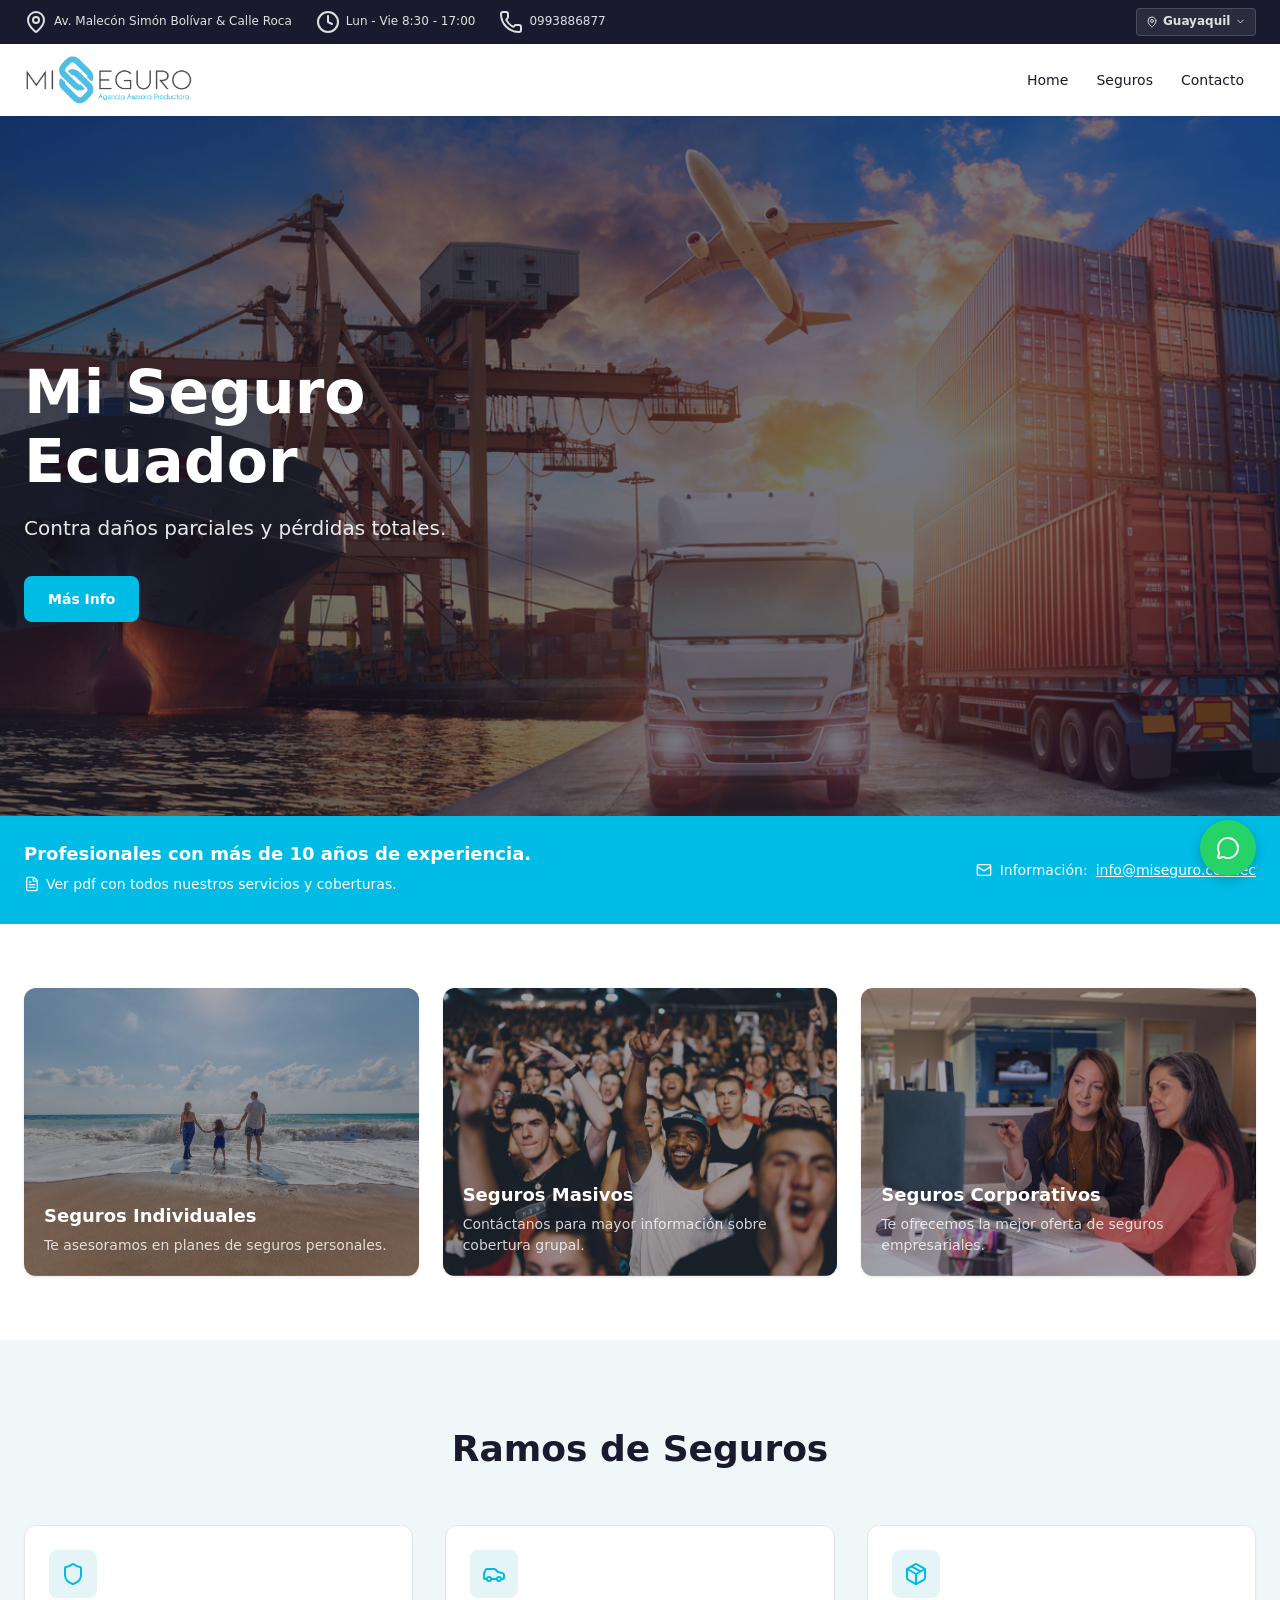
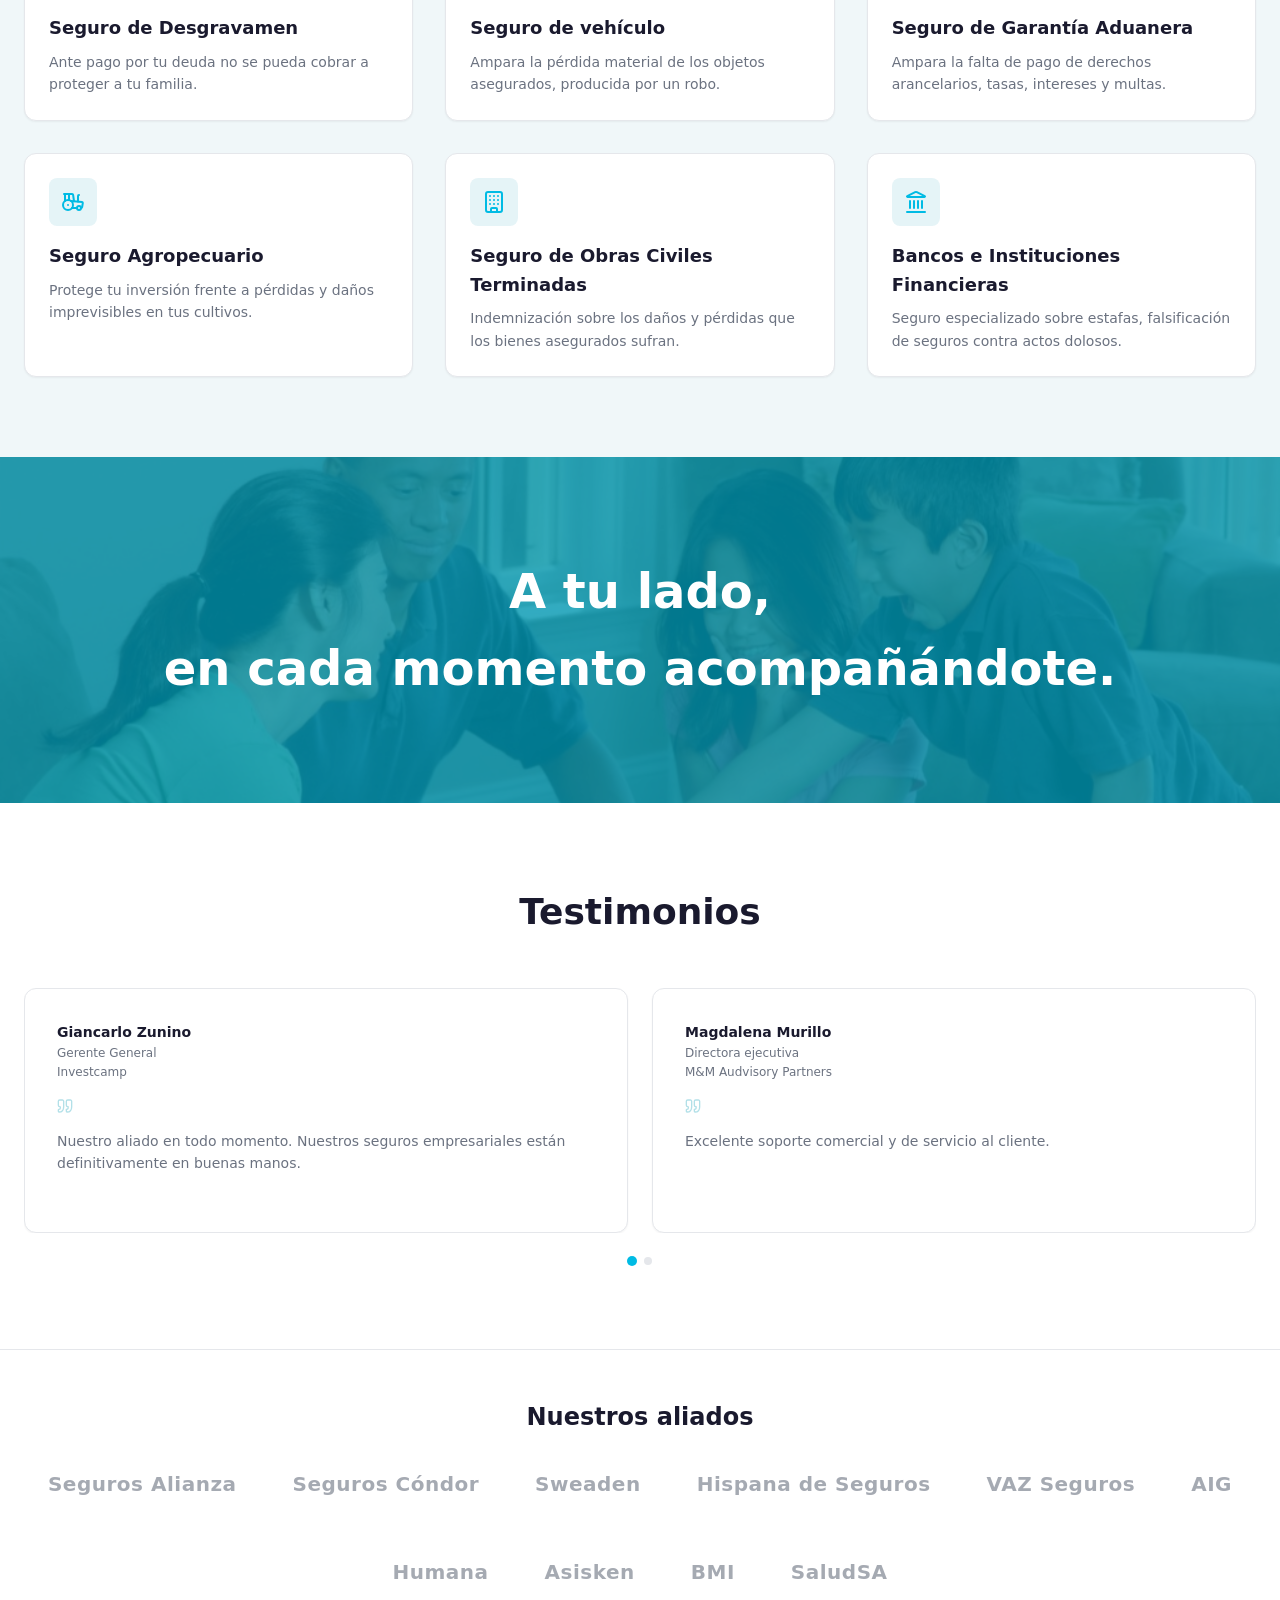
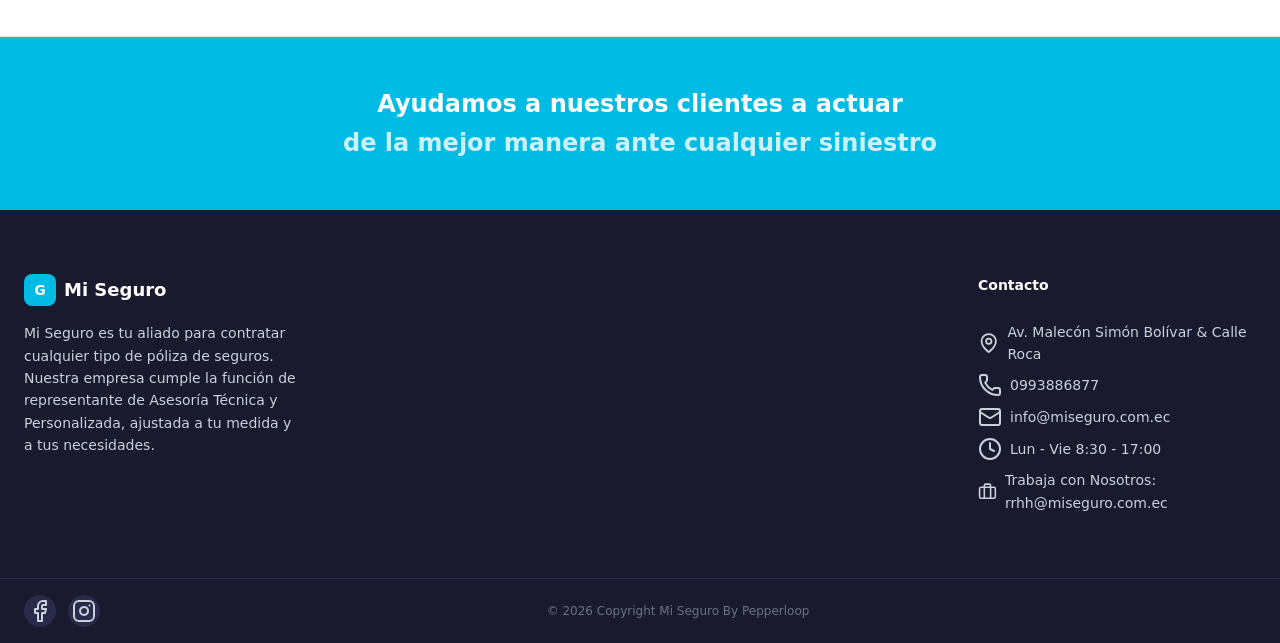
==== commit 7bf2742b: "compress image" ====
--- a/index.html
+++ b/index.html
@@ -1,7 +1,7 @@
 <!DOCTYPE html>
-<!-- saved from url=(0030)http://127.0.0.1:8000/#seguros -->
+<!-- saved from url=(0030)/#seguros -->
 <html lang="es" style="--header-height: 116px;"><head><meta http-equiv="Content-Type" content="text/html; charset=UTF-8">
-  <link rel="icon" type="image/png" href="http://127.0.0.1:8000/static/img/favicon.png">
+  <link rel="icon" type="image/png" href="/static/img/favicon.png">
   
   <meta name="viewport" content="width=device-width, initial-scale=1.0">
   <meta name="theme-color" content="#0097B2">
@@ -118,15 +118,15 @@
     <div class="container">
 
       <!-- Logo -->
-      <a href="http://127.0.0.1:8000/" class="logo">
+      <a href="/" class="logo">
         <img src="./index_files/logo.png" alt="Mi Seguro">
       </a>
 
       <!-- Desktop Links -->
       <ul class="nav-links">
-        <li><a href="http://127.0.0.1:8000/#home">Home</a></li>
-        <li><a href="http://127.0.0.1:8000/#seguros">Seguros</a></li>
-        <li><a href="http://127.0.0.1:8000/#contacto">Contacto</a></li>
+        <li><a href="/#home">Home</a></li>
+        <li><a href="/#seguros">Seguros</a></li>
+        <li><a href="/#contacto">Contacto</a></li>
       </ul>
 
 
@@ -140,9 +140,9 @@
     <!-- Mobile Menu -->
     <div id="mobile-menu" class="mobile-menu">
       <ul>
-        <li><a href="http://127.0.0.1:8000/#home">Home</a></li>
-        <li><a href="http://127.0.0.1:8000/#seguros">Seguros</a></li>
-        <li><a href="http://127.0.0.1:8000/#contacto">Contacto</a></li>
+        <li><a href="/#home">Home</a></li>
+        <li><a href="/#seguros">Seguros</a></li>
+        <li><a href="/#contacto">Contacto</a></li>
       </ul>
       <!--  FOOTER MOBILE MENU INFO
       <div class="mobile-menu-info">
@@ -171,7 +171,7 @@
       <h1 class="text-balance">Mi Seguro<br>Ecuador</h1>
       <p>Contra daños parciales y pérdidas totales.</p>
       <div class="hero-buttons">
-        <a href="http://127.0.0.1:8000/#seguros" class="btn btn-primary">Más Info</a>
+        <a href="/#seguros" class="btn btn-primary">Más Info</a>
         
       </div>
     </div>
@@ -186,7 +186,7 @@
     <div class="privacy-left">
       <div>
         <h3>Profesionales con más de 10 años de experiencia.</h3>
-        <a href="http://127.0.0.1:8000/#">
+        <a href="/#">
           <svg xmlns="http://www.w3.org/2000/svg" width="24" height="24" viewBox="0 0 24 24" fill="none" stroke="currentColor" stroke-width="2" stroke-linecap="round" stroke-linejoin="round" data-lucide="file-text" aria-hidden="true" style="width: 16px; height: 16px" class="lucide lucide-file-text"><path d="M6 22a2 2 0 0 1-2-2V4a2 2 0 0 1 2-2h8a2.4 2.4 0 0 1 1.704.706l3.588 3.588A2.4 2.4 0 0 1 20 8v12a2 2 0 0 1-2 2z"></path><path d="M14 2v5a1 1 0 0 0 1 1h5"></path><path d="M10 9H8"></path><path d="M16 13H8"></path><path d="M16 17H8"></path></svg>
           Ver pdf con todos nuestros servicios y coberturas.
         </a>
@@ -195,7 +195,7 @@
     <div class="privacy-right">
       <svg xmlns="http://www.w3.org/2000/svg" width="24" height="24" viewBox="0 0 24 24" fill="none" stroke="currentColor" stroke-width="2" stroke-linecap="round" stroke-linejoin="round" data-lucide="mail" aria-hidden="true" style="width: 16px; height: 16px" class="lucide lucide-mail"><path d="m22 7-8.991 5.727a2 2 0 0 1-2.009 0L2 7"></path><rect x="2" y="4" width="20" height="16" rx="2"></rect></svg>
       <span>Información:</span>
-      <a href="http://127.0.0.1:8000/#" onclick="
+      <a href="/#" onclick="
           navigator.clipboard.writeText(&#39;info@miseguro.com.ec&#39;);
           this.textContent = &#39;Se copio el correo a tu portapapeles&#39;;
           setTimeout(() =&gt; (this.textContent = &#39;info@miseguro.com.ec&#39;), 2000);
@@ -211,7 +211,7 @@
 <section class="categories">
   <div class="container">
     <div class="categories-grid">
-      <a href="http://127.0.0.1:8000/#seguros" class="category-card">
+      <a href="/#seguros" class="category-card">
         <div class="category-card-img">
           <img src="./index_files/family.jpg" alt="Seguros Individuales">
           <div class="category-card-overlay"></div>
@@ -221,7 +221,7 @@
           <p>Te asesoramos en planes de seguros personales.</p>
         </div>
       </a>
-      <a href="http://127.0.0.1:8000/#seguros" class="category-card">
+      <a href="/#seguros" class="category-card">
         <div class="category-card-img">
           <img src="./index_files/massive.jpg" alt="Seguros Masivos">
           <div class="category-card-overlay"></div>
@@ -234,7 +234,7 @@
           </p>
         </div>
       </a>
-      <a href="http://127.0.0.1:8000/#seguros" class="category-card">
+      <a href="/#seguros" class="category-card">
         <div class="category-card-img">
           <img src="./index_files/corporative.jpg" alt="Seguros Corporativos">
           <div class="category-card-overlay"></div>
@@ -461,7 +461,7 @@
 
         <!-- Column 1: About -->
         <div class="footer-col footer-about">
-          <a href="http://127.0.0.1:8000/" class="logo" style="margin-bottom:1rem;display:inline-flex">
+          <a href="/" class="logo" style="margin-bottom:1rem;display:inline-flex">
             <div class="logo-icon" style="width:2rem;height:2rem;font-size:0.875rem">G</div>
             <span style="color:#fff;font-family:var(--font-heading);font-weight:700;font-size:1.125rem">Mi Seguro</span>
           </a>
